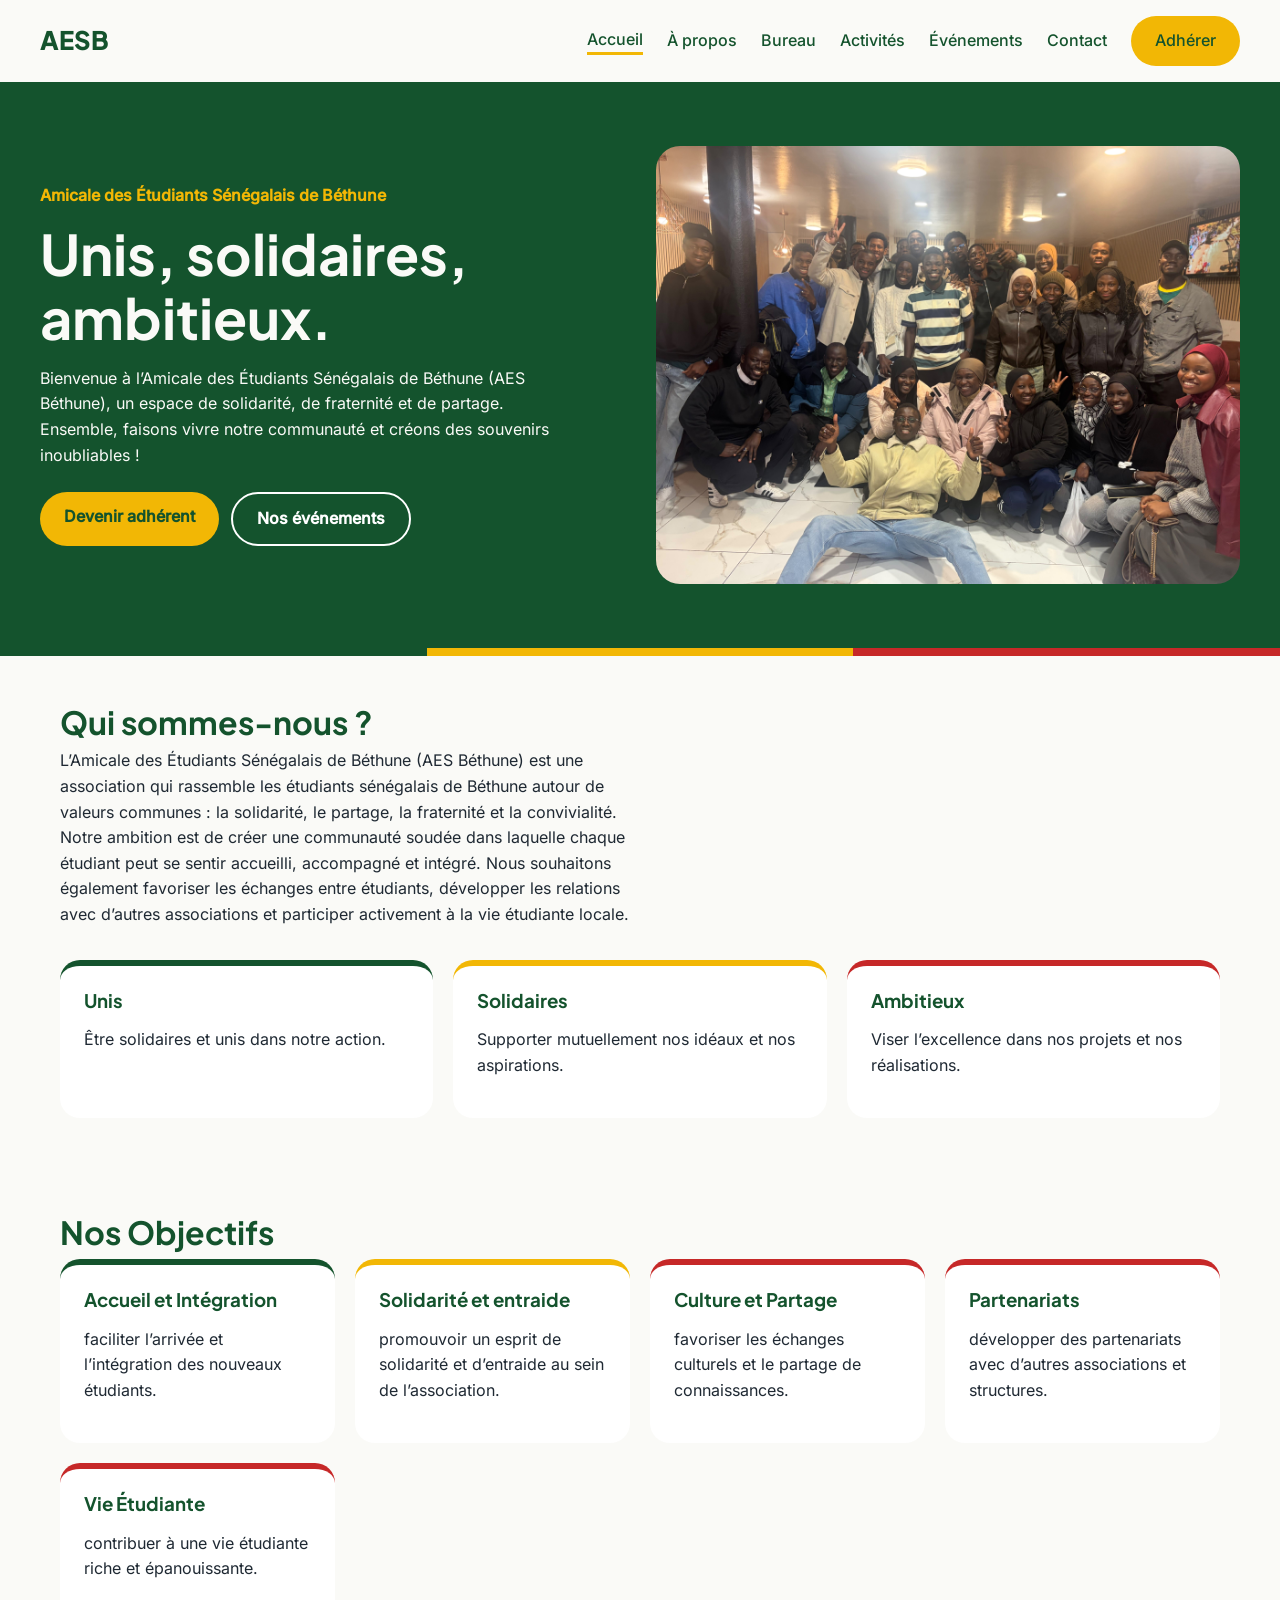
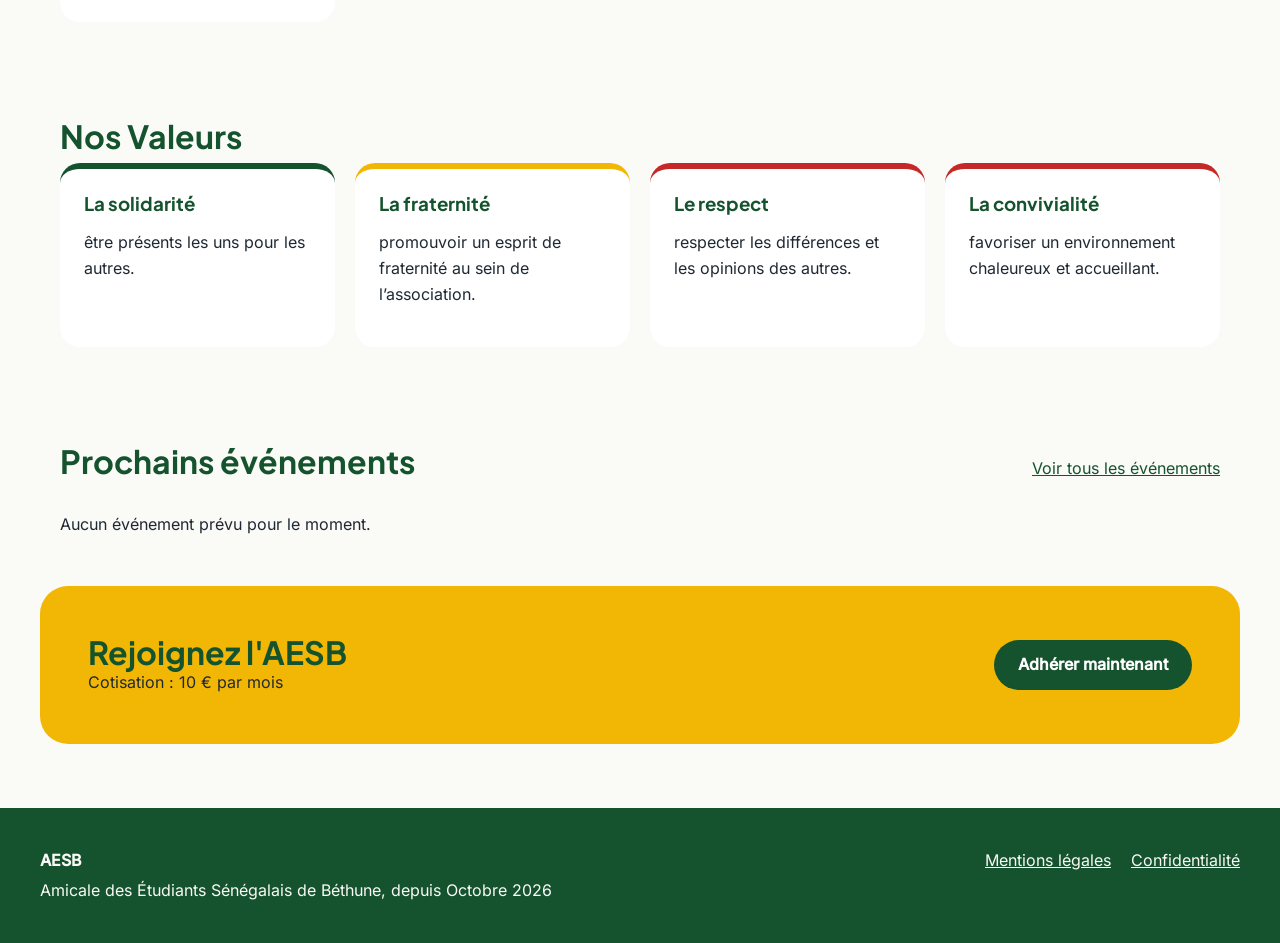
==== index.html @ 8287759f "site_web" ====
<!doctype html>
<html lang="fr">
<head>
  <meta charset="utf-8">
  <meta name="viewport" content="width=device-width, initial-scale=1">
  <title>AESB – Amicale des Étudiants Sénégalais de Béthune</title>
  <meta name="description" content="L'AESB réunit les étudiants sénégalais de Béthune : entraide, événements et réussite.">
  <link rel="stylesheet" href="css/style.css">
</head>
<body>
  <a class="skip" href="#contenu">Aller au contenu</a>

  <header class="header">
    <a class="logo" href="index.html">AESB</a>
    <button class="burger" aria-expanded="false" aria-controls="menu">Menu</button>
    <nav id="menu" class="nav" aria-label="Navigation principale">
      <a href="index.html" aria-current="page">Accueil</a>
      <a href="a-propos.html">À propos</a>
      <a href="bureau.html">Bureau</a>
      <a href="activites.html">Activités</a>
      <a href="evenements.html">Événements</a>
      <a href="contact.html">Contact</a>
      <a class="btn btn-gold" href="adhesion.html">Adhérer</a>
    </nav>
  </header>

  <main id="contenu">
    <section class="hero">
      <div class="hero-text">
        <p class="hero-kicker">Amicale des Étudiants Sénégalais de Béthune</p>
        <h1>Unis, solidaires, ambitieux.</h1>
        <p>Bienvenue à l’Amicale des Étudiants Sénégalais de Béthune (AES Béthune), un espace de solidarité, de fraternité et de partage. Ensemble, faisons vivre notre communauté et créons des souvenirs inoubliables !</p>
        <div class="actions">
          <a class="btn btn-gold" href="adhesion.html">Devenir adhérent</a>
          <a class="btn btn-outline" href="evenements.html">Nos événements</a>
        </div>
      </div>
      <div class="hero-photo" role="img" aria-label="Photo de l'association">
        <img src="images\profil_aesb.jpeg" alt="Photo de l'association">
      </div>
    </section>

    <div class="tricolore" aria-hidden="true"><span></span><span></span><span></span></div>

    <section class="section">
      <h2>Qui sommes-nous ?</h2>
      <p class="lead">L’Amicale des Étudiants Sénégalais de Béthune (AES Béthune) est une association qui rassemble les étudiants sénégalais de Béthune autour de valeurs communes : la solidarité, le partage, la fraternité et la convivialité.

        Notre ambition est de créer une communauté soudée dans laquelle chaque étudiant peut se sentir accueilli, accompagné et intégré.

        Nous souhaitons également favoriser les échanges entre étudiants, développer les relations avec d’autres associations et participer activement à la vie étudiante locale.</p>
      <div class="cards">
        <div class="card card-vert"><h3>Unis</h3><p>Être solidaires et unis dans notre action.</p></div>
        <div class="card card-or"><h3>Solidaires</h3><p>Supporter mutuellement nos idéaux et nos aspirations.</p></div>
        <div class="card card-rouge"><h3>Ambitieux</h3><p>Viser l’excellence dans nos projets et nos réalisations.</p></div>
      </div>
    </section>

    <section class="section">
      <h2>Nos Objectifs</h2>
      
      <div class="cards">
        <div class="card card-vert"><h3>Accueil et Intégration</h3><p> faciliter l’arrivée et l’intégration des nouveaux étudiants.</p></div>
        <div class="card card-or"><h3>Solidarité et entraide</h3><p> promouvoir un esprit de solidarité et d’entraide au sein de l’association.</p></div>
        <div class="card card-rouge"><h3>Culture et Partage</h3><p> favoriser les échanges culturels et le partage de connaissances.</p></div>
        <div class="card card-rouge"><h3>Partenariats</h3><p> développer des partenariats avec d’autres associations et structures.</p></div>
         <div class="card card-rouge"><h3>Vie Étudiante</h3><p> contribuer à une vie étudiante riche et épanouissante.</p></div>
      </div>
    </section>

    <section class="section">
      <h2>Nos Valeurs</h2>
      
      <div class="cards">
        <div class="card card-vert"><h3>La solidarité</h3><p>être présents les uns pour les autres.</p></div>
        <div class="card card-or"><h3>La fraternité</h3><p>promouvoir un esprit de fraternité au sein de l’association.</p></div>
        <div class="card card-rouge"><h3>Le respect</h3><p>respecter les différences et les opinions des autres.</p></div>
        <div class="card card-rouge"><h3>La convivialité</h3><p>favoriser un environnement chaleureux et accueillant.</p></div>
    
    </section>


    <section class="section">
      <div class="section-head">
        <h2>Prochains événements</h2>
        <a href="evenements.html">Voir tous les événements</a>
      </div>
      <div id="events" class="cards" data-limit="3" data-mode="upcoming">
        <p>Chargement…</p>
      </div>
    </section>

    <section class="cta">
      <div>
        <h2>Rejoignez l'AESB</h2>
        <p>Cotisation : 10 € par mois</p>
      </div>
      <a class="btn btn-vert" href="adhesion.html">Adhérer maintenant</a>
    </section>
  </main>

  <footer class="footer">
    <div>
      <strong>AESB</strong>
      <p>Amicale des Étudiants Sénégalais de Béthune, depuis Octobre 2026</p>
    </div>
    <div class="footer-links">
      <a href="mentions-legales.html">Mentions légales</a>
      <a href="confidentialite.html">Confidentialité</a>
    </div>
  </footer>

  <script src="js/main.js"></script>
</body>
</html>
---- css/style.css ----
/* ===== 1. Variables : toutes les couleurs et polices au même endroit ===== */
:root {
  --vert: #14532d;
  --vert-clair: #1e6b3b;
  --or: #f2b705;
  --rouge: #c62828;
  --fond: #fafaf7;
  --texte: #1f2933;
  --gris: #52606d;
  --blanc: #fff;
  --titres: "Plus Jakarta Sans", system-ui, sans-serif;
  --corps: Inter, system-ui, sans-serif;
  --rayon: 20px;
}

/* ===== 2. Base ===== */
*, *::before, *::after { box-sizing: border-box; }
html { scroll-behavior: smooth; }
body { margin: 0; font-family: var(--corps); font-size: 1rem; line-height: 1.6; color: var(--texte); background: var(--fond); }
h1, h2, h3 { font-family: var(--titres); line-height: 1.15; color: var(--vert); margin: 0 0 .5rem; }
h2 { font-size: clamp(1.5rem, 4vw, 2rem); }
a { color: var(--vert); }
img { max-width: 100%; display: block; }
:focus-visible { outline: 3px solid var(--or); outline-offset: 3px; }
.skip { position: absolute; left: -999px; }
.skip:focus { left: 1rem; top: 1rem; background: var(--or); padding: .5rem 1rem; z-index: 10; }

/* ===== 3. Boutons ===== */
.btn { display: inline-block; padding: .75rem 1.5rem; border-radius: 999px; font-weight: 700; text-decoration: none; transition: transform .2s; }
.btn:hover { transform: translateY(-2px); }
.btn-gold { background: var(--or); color: var(--vert); }
.btn-vert { background: var(--vert); color: var(--blanc); }
.btn-outline { border: 2px solid var(--blanc); color: var(--blanc); }

/* ===== 4. En-tête et menu (mobile d'abord) ===== */
.header { display: flex; flex-wrap: wrap; align-items: center; justify-content: space-between; padding: 1rem 1.25rem; }
.logo { font-family: var(--titres); font-weight: 800; font-size: 1.6rem; text-decoration: none; }
.burger { background: none; border: 2px solid var(--vert); color: var(--vert); border-radius: 999px; padding: .5rem 1rem; font-weight: 700; cursor: pointer; }
.nav { display: none; flex-direction: column; gap: .75rem; width: 100%; padding-top: 1rem; }
.nav.open { display: flex; }
.nav a { text-decoration: none; font-weight: 500; }
.nav a[aria-current="page"] { border-bottom: 3px solid var(--or); }
.nav .btn { text-align: center; }

/* ===== 5. Sections ===== */
.section { padding: 3rem 1.25rem; max-width: 1200px; margin: 0 auto; }
.section-head { display: flex; flex-wrap: wrap; justify-content: space-between; align-items: baseline; gap: .5rem; margin-bottom: 1.5rem; }
.page-title { font-size: clamp(2rem, 6vw, 3rem); margin-bottom: 1.5rem; }
.space-top { margin-top: 3rem; }
.lead { max-width: 60ch; margin: 0 0 2rem; }

/* ===== 6. Accueil (hero) ===== */
.hero { display: grid; gap: 2rem; padding: 3rem 1.25rem; background: var(--vert); color: var(--fond); }
.hero h1 { color: var(--fond); font-size: clamp(2.2rem, 7vw, 3.5rem); }
.hero-kicker { color: var(--or); font-weight: 700; margin: 0 0 .75rem; }
.hero-text p { max-width: 52ch; }
.actions { display: flex; flex-wrap: wrap; gap: .75rem; margin-top: 1.5rem; }
.hero-photo { min-height: 260px; border-radius: 24px; background: var(--vert-clair); display: grid; place-items: center; overflow: hidden; }
.hero-photo img { width: 100%; height: 100%; object-fit: cover; }
.hero-text { animation: entree .8s ease both; }
@keyframes entree { from { opacity: 0; transform: translateY(16px); } }

.tricolore { display: flex; height: 8px; }
.tricolore span { flex: 1; }
.tricolore span:nth-child(1) { background: var(--vert); }
.tricolore span:nth-child(2) { background: var(--or); }
.tricolore span:nth-child(3) { background: var(--rouge); }

/* ===== 7. Cartes ===== */
.cards { display: grid; gap: 1.25rem; grid-template-columns: repeat(auto-fit, minmax(260px, 1fr)); }
.card { background: var(--blanc); border-radius: var(--rayon); padding: 1.5rem; }
.card-vert { border-top: 6px solid var(--vert); }
.card-or { border-top: 6px solid var(--or); }
.card-rouge { border-top: 6px solid var(--rouge); }
.event { background: var(--blanc); border-radius: var(--rayon); overflow: hidden; }
.event-img { height: 170px; background: #d9e4dc; display: grid; place-items: center; color: var(--vert); }
.event-img img { width: 100%; height: 100%; object-fit: cover; }
.event-body { padding: 1.25rem; }
.event-meta { margin: 0; font-size: .9rem; font-weight: 700; color: var(--vert); }

/* ===== 8. Appel à l'adhésion et pied de page ===== */
.cta { margin: 0 1.25rem 3rem; padding: 2.5rem 1.5rem; border-radius: 28px; background: var(--or); display: flex; flex-wrap: wrap; gap: 1.5rem; align-items: center; justify-content: space-between; }
.cta h2, .cta p { margin: 0; }
.footer { display: flex; flex-wrap: wrap; justify-content: space-between; gap: 1.5rem; padding: 2.5rem 1.25rem; background: var(--vert); color: var(--fond); }
.footer a { color: var(--fond); }
.footer p { margin: .25rem 0 0; }
.footer-links { display: flex; flex-wrap: wrap; gap: .5rem 1.25rem; }


/* ===== Page adhésion ===== */
.adhesion { display: grid; gap: 2rem; }
.price-card { background: var(--vert); color: var(--fond); border-radius: 28px; padding: 2rem; text-align: center; align-self: start; }
.price { margin: 0; font-family: var(--titres); font-weight: 800; font-size: 4rem; line-height: 1; color: var(--or); }
.price-note { margin: .5rem 0 1.5rem; }
.price-small { font-size: .9rem; margin: 1rem 0 0; }
.list { padding-left: 1.25rem; margin: 0; }
.list li { margin-bottom: .5rem; }
.steps { padding-left: 1.5rem; max-width: 60ch; }
.steps li { margin-bottom: .5rem; }

/* ===== 9. Tablette et ordinateur ===== */
@media (min-width: 800px) {
  .header { padding: 1rem 2.5rem; }
  .burger { display: none; }
  .nav { display: flex; flex-direction: row; align-items: center; width: auto; padding: 0; gap: 1.5rem; }
  .hero { grid-template-columns: 1fr 1fr; align-items: center; padding: 4rem 2.5rem; }
  .cta { margin: 0 2.5rem 4rem; padding: 3rem; }
  .adhesion { grid-template-columns: 340px 1fr; gap: 3rem; }
  .footer { padding: 2.5rem; }
}

/* Respect des personnes qui réduisent les animations */
@media (prefers-reduced-motion: reduce) {
  * { animation: none !important; transition: none !important; scroll-behavior: auto; }
}

/* ===== Formulaire de contact ===== */
.form { display: grid; gap: .5rem; max-width: 560px; }
.form label { font-weight: 500; margin-top: .5rem; }
.form input[type="text"], .form input[type="email"], .form textarea { width: 100%; padding: .75rem 1rem; border: 2px solid #cbd2d9; border-radius: 12px; font: inherit; background: var(--blanc); }
.form input:focus, .form textarea:focus { border-color: var(--vert); outline: none; box-shadow: 0 0 0 3px var(--or); }
.check { display: flex; gap: .75rem; align-items: flex-start; font-weight: 400 !important; }
.check input { margin-top: .35rem; }
.form button { justify-self: start; border: 0; cursor: pointer; font: inherit; font-weight: 700; margin-top: 1rem; }
.piege { position: absolute; left: -9999px; }
#form-status { margin: .5rem 0 0; font-weight: 500; }
#form-status.ok { color: var(--vert); }
#form-status.erreur { color: var(--rouge); }

/* ===== Page bureau ===== */

.team { display: grid; gap: 1.5rem; grid-template-columns: repeat(auto-fit, minmax(240px, 1fr)); }
.member { background: var(--blanc); border-radius: var(--rayon); padding: 2rem 1.5rem; text-align: center; border-top: 6px solid var(--vert); transition: transform .25s; }
.member:hover { transform: translateY(-4px); }
.member-or { border-top-color: var(--or); }
.member-rouge { border-top-color: var(--rouge); }
.member-photo { width: 140px; height: 140px; margin: 0 auto 1rem; border-radius: 50%; overflow: hidden; background: var(--vert); color: var(--or); display: grid; place-items: center; font-family: var(--titres); font-weight: 800; font-size: 2.5rem; }
.member-photo img { width: 100%; height: 100%; object-fit: cover; }
.member h2 { font-size: 1.25rem; margin: 0; }
.member-role { display: inline-block; margin: .5rem 0 .75rem; padding: .2rem .9rem; border-radius: 999px; background: var(--or); color: var(--vert); font-weight: 700; font-size: .9rem; }
.member p { margin: 0; color: var(--gris); }



/* ===== Page adhésion (version améliorée) ===== */
.anchor { scroll-margin-top: 1rem; }
.big { font-size: clamp(1.8rem, 5vw, 2.5rem); }
.intro-adhesion .lead { max-width: 65ch; }

.choices { display: grid; gap: 1.25rem; grid-template-columns: repeat(auto-fit, minmax(280px, 1fr)); }
.choice { display: block; padding: 1.75rem; border-radius: 24px; text-decoration: none; color: var(--texte); background: var(--blanc); transition: transform .25s; }
.choice:hover { transform: translateY(-4px); }
.choice h2 { font-size: 1.4rem; }
.choice-vert { border-top: 8px solid var(--vert); }
.choice-or { border-top: 8px solid var(--or); }
.choice-go { display: inline-block; margin-top: .5rem; font-weight: 700; color: var(--vert); border-bottom: 3px solid var(--or); }

.benefits { list-style: none; padding: 0; margin: 0; display: grid; gap: .75rem; }
.benefits li { background: var(--blanc); border-radius: 16px; padding: 1rem 1.25rem; border-left: 6px solid var(--or); }
.benefits strong { display: block; color: var(--vert); font-family: var(--titres); }

.dark { background: var(--vert); color: var(--fond); }
.dark h2, .dark h3, .dark h4 { color: var(--fond); }
.dark .big { color: var(--or); }
.dark a { color: var(--or); }
.chips { list-style: none; padding: 0; margin: 0; display: flex; flex-wrap: wrap; gap: .75rem; }
.chips li { padding: .4rem 1.1rem; border: 2px solid var(--or); border-radius: 999px; font-weight: 500; }
.support { display: grid; gap: 1rem; grid-template-columns: repeat(auto-fit, minmax(240px, 1fr)); }
.support-item { background: var(--vert-clair); border-radius: 16px; padding: 1.25rem; }
.support-item h4 { margin: 0 0 .25rem; font-family: var(--titres); font-size: 1.05rem; }
.support-item p { margin: 0; }
.don { margin-top: 2rem; display: flex; flex-wrap: wrap; align-items: center; gap: 1rem; }
.don p { margin: 0; max-width: 46ch; }
.form-light { background: var(--blanc); color: var(--texte); border-radius: 24px; padding: 1.5rem; max-width: 640px; }
.form-light a { color: var(--vert); }
.form select { width: 100%; padding: .75rem 1rem; border: 2px solid #cbd2d9; border-radius: 12px; font: inherit; background: var(--blanc); }
.form select:focus { border-color: var(--vert); outline: none; box-shadow: 0 0 0 3px var(--or); }

.quote { background: var(--or); padding: 3rem 1.25rem; text-align: center; }
.quote p { margin: 0 auto; max-width: 28ch; font-family: var(--titres); font-weight: 800; font-size: clamp(1.5rem, 4.5vw, 2.4rem); line-height: 1.25; color: var(--vert); }


/* ===== Page à propos ===== */
.since { margin: 0 0 .5rem; font-weight: 700; color: var(--vert); }
.since::before { content: ""; display: inline-block; width: 28px; height: 4px; margin-right: .6rem; vertical-align: middle; background: var(--or); border-radius: 2px; }
.lead-big { font-size: 1.2rem; max-width: 62ch; }
.mission { grid-template-columns: repeat(auto-fit, minmax(240px, 1fr)); }
.values { grid-template-columns: repeat(auto-fit, minmax(220px, 1fr)); }


/* ===== Pages légales ===== */
.legal { max-width: 800px; }
.legal h2 { font-size: 1.35rem; margin-top: 2rem; }
.legal p, .legal li { max-width: 70ch; }
.maj { color: var(--gris); font-size: .9rem; margin: -.5rem 0 1.5rem; }
.todo { background: #fff3c4; color: var(--texte); padding: 0 .25rem; border-radius: 4px; } /* à remplir puis retirer */
.table-wrap { overflow-x: auto; }
.legal table { border-collapse: collapse; width: 100%; min-width: 560px; background: var(--blanc); border-radius: 12px; }
.legal th, .legal td { text-align: left; vertical-align: top; padding: .75rem 1rem; border-bottom: 1px solid #e4e7eb; font-size: .95rem; }
.legal th { background: var(--vert); color: var(--fond); font-family: var(--titres); }


/* ===== Polices hébergées localement (aucune requête vers Google) ===== */
@font-face { font-family: "Inter"; font-style: normal; font-weight: 400; font-display: swap; src: url("../fonts/inter-latin-400-normal.woff2") format("woff2"); }
@font-face { font-family: "Inter"; font-style: normal; font-weight: 500; font-display: swap; src: url("../fonts/inter-latin-500-normal.woff2") format("woff2"); }
@font-face { font-family: "Plus Jakarta Sans"; font-style: normal; font-weight: 700; font-display: swap; src: url("../fonts/plus-jakarta-sans-latin-700-normal.woff2") format("woff2"); }
@font-face { font-family: "Plus Jakarta Sans"; font-style: normal; font-weight: 800; font-display: swap; src: url("../fonts/plus-jakarta-sans-latin-800-normal.woff2") format("woff2"); }


/* ===== Page activités ===== */
.card-title { font-size: 1.2rem; margin: 0 0 .5rem; }
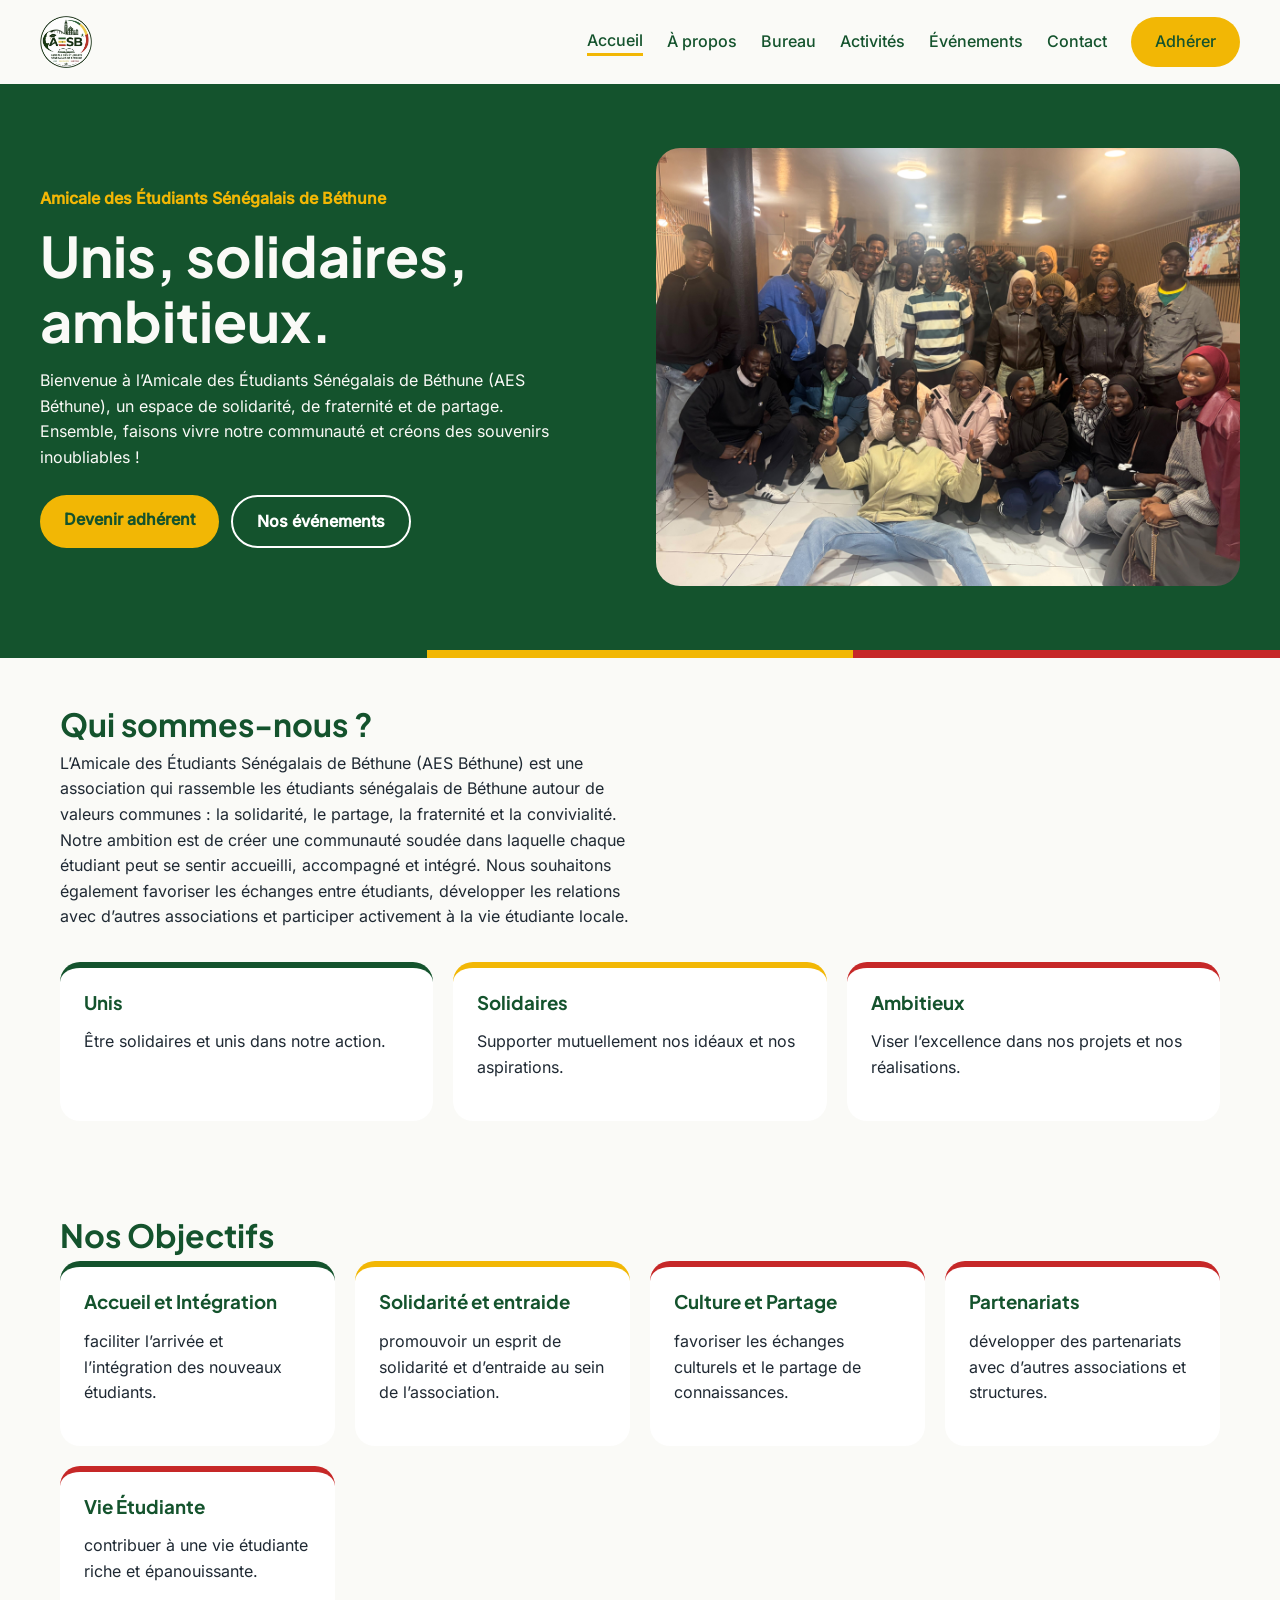
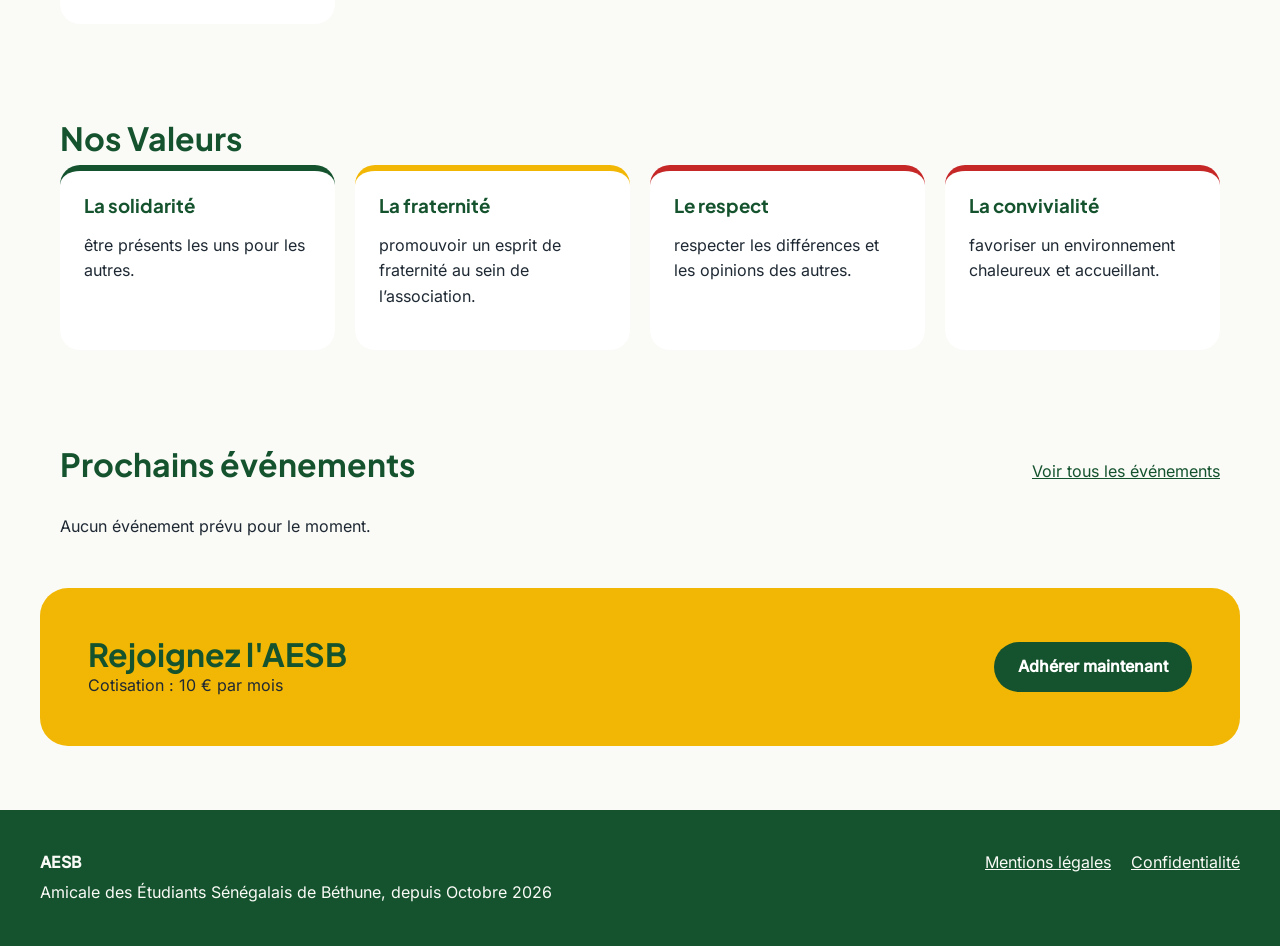
==== commit 62ceebdb: "test 1" ====
--- a/index.html
+++ b/index.html
@@ -5,13 +5,15 @@
   <meta name="viewport" content="width=device-width, initial-scale=1">
   <title>AESB – Amicale des Étudiants Sénégalais de Béthune</title>
   <meta name="description" content="L'AESB réunit les étudiants sénégalais de Béthune : entraide, événements et réussite.">
+  <link rel="icon" type="image/png" href="images/favicon.png">
+  <link rel="apple-touch-icon" href="images/logo-192.png">
   <link rel="stylesheet" href="css/style.css">
 </head>
 <body>
   <a class="skip" href="#contenu">Aller au contenu</a>
 
   <header class="header">
-    <a class="logo" href="index.html">AESB</a>
+    <a class="logo" href="index.html" aria-label="AESB – Amicale des Étudiants Sénégalais de Béthune, accueil"><img src="images/logo.webp" alt="" width="52" height="52"></a>
     <button class="burger" aria-expanded="false" aria-controls="menu">Menu</button>
     <nav id="menu" class="nav" aria-label="Navigation principale">
       <a href="index.html" aria-current="page">Accueil</a>
--- a/css/style.css
+++ b/css/style.css
@@ -209,3 +209,9 @@
 
 /* ===== Page activités ===== */
 .card-title { font-size: 1.2rem; margin: 0 0 .5rem; }
+
+
+/* ===== Logo dans l'en-tête ===== */
+.logo { display: inline-flex; align-items: center; line-height: 0; }
+.logo img { width: 52px; height: 52px; display: block; }
+
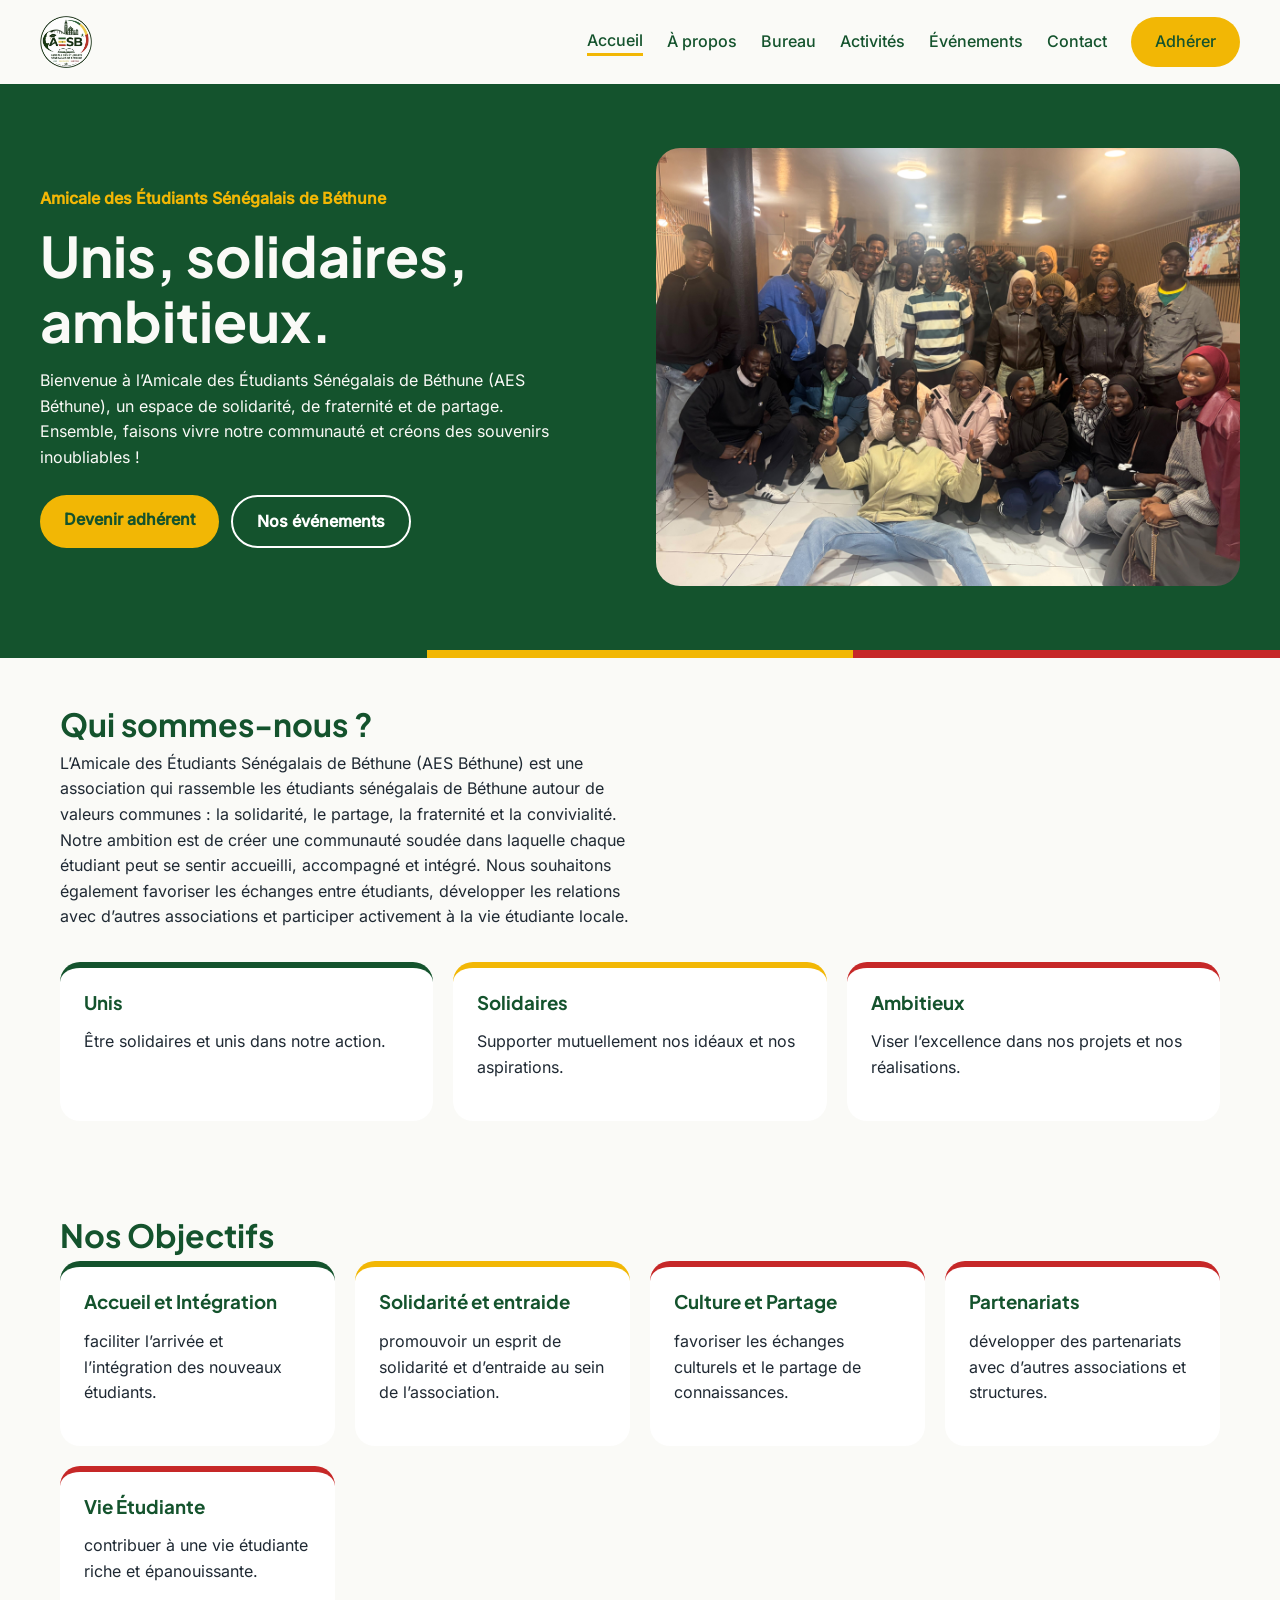
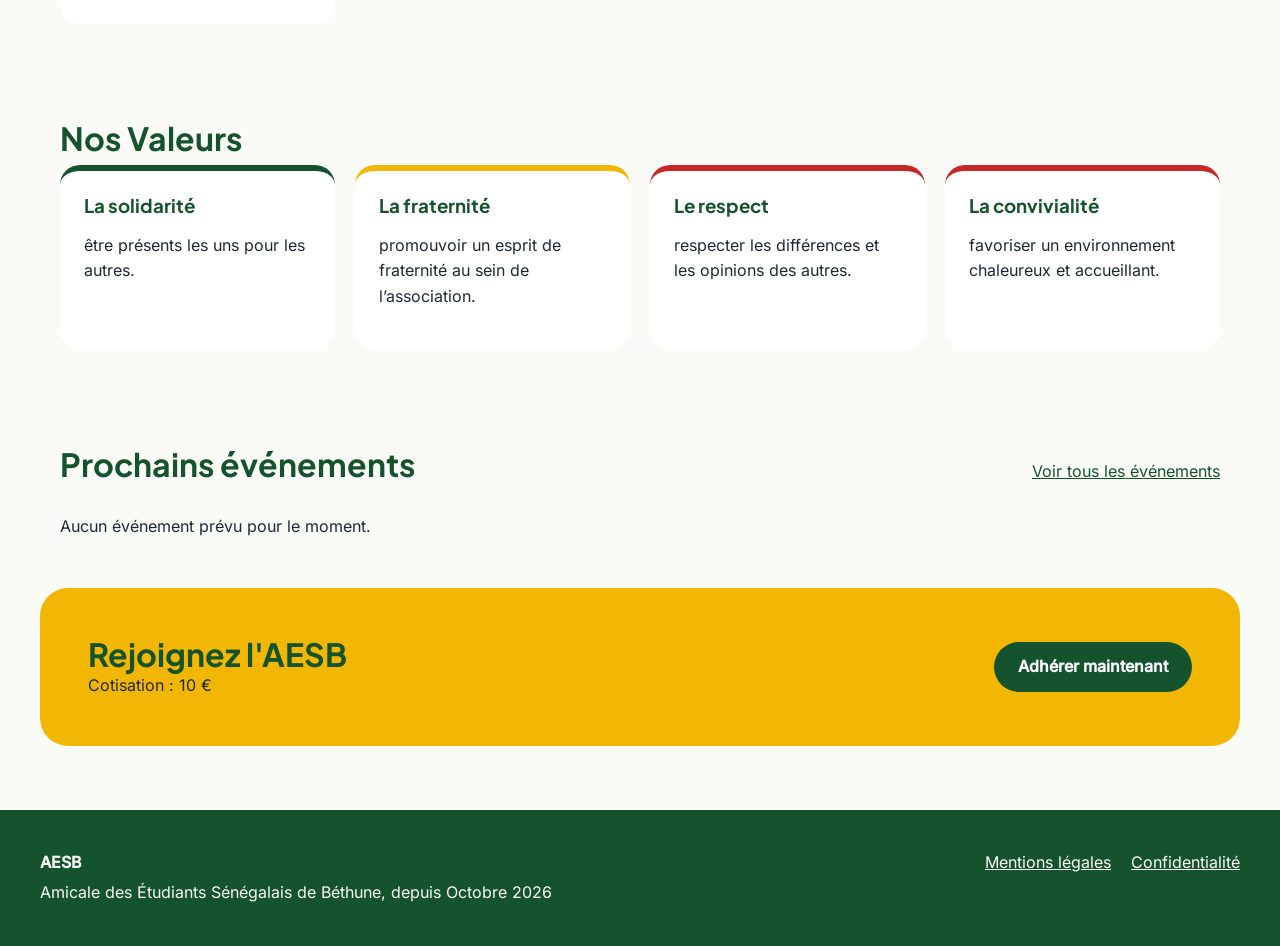
==== commit acc254e9: "galery" ====
--- a/index.html
+++ b/index.html
@@ -95,7 +95,7 @@
     <section class="cta">
       <div>
         <h2>Rejoignez l'AESB</h2>
-        <p>Cotisation : 10 € par mois</p>
+        <p>Cotisation : 10 € </p>
       </div>
       <a class="btn btn-vert" href="adhesion.html">Adhérer maintenant</a>
     </section>
--- a/css/style.css
+++ b/css/style.css
@@ -215,3 +215,39 @@
 .logo { display: inline-flex; align-items: center; line-height: 0; }
 .logo img { width: 52px; height: 52px; display: block; }
 
+
+/* ===== Galerie photos ===== */
+.filters { display: flex; flex-wrap: wrap; gap: .5rem; margin-bottom: 1.25rem; }
+.filter { border: 2px solid var(--vert); background: transparent; color: var(--vert); padding: .4rem 1rem; border-radius: 999px; font: inherit; font-weight: 500; cursor: pointer; }
+.filter[aria-pressed="true"] { background: var(--vert); color: var(--fond); }
+.gallery { display: grid; gap: .75rem; grid-template-columns: repeat(auto-fill, minmax(160px, 1fr)); }
+.thumb { padding: 0; border: 0; border-radius: 16px; overflow: hidden; aspect-ratio: 1; cursor: zoom-in; background: #d9e4dc; }
+.thumb img { width: 100%; height: 100%; object-fit: cover; transition: transform .3s; }
+.thumb:hover img { transform: scale(1.05); }
+
+.lightbox { border: 0; padding: 0; background: transparent; width: 100%; height: 100%; max-width: 100vw; max-height: 100vh; }
+.lightbox::backdrop { background: rgba(0, 0, 0, .88); }
+.lightbox[open] { display: flex; align-items: center; justify-content: center; }
+.lightbox figure { margin: 0; max-width: 92vw; text-align: center; }
+.lightbox img { max-width: 92vw; max-height: 78vh; border-radius: 12px; }
+.lightbox figcaption { color: var(--fond); padding-top: .75rem; }
+.lb-btn { position: fixed; width: 48px; height: 48px; border: 0; border-radius: 50%; background: rgba(255, 255, 255, .18); color: #fff; font-size: 2rem; line-height: 1; cursor: pointer; }
+.lb-btn:hover { background: rgba(255, 255, 255, .32); }
+.lb-close { top: 1rem; right: 1rem; }
+.lb-prev { left: .75rem; top: 50%; transform: translateY(-50%); }
+.lb-next { right: .75rem; top: 50%; transform: translateY(-50%); }
+
+/* ===== En-tête fixe ===== */
+.header {
+  position: sticky;
+  top: 0;
+  z-index: 50;
+  background: var(--fond);
+  box-shadow: 0 1px 0 rgba(20, 83, 45, .12);
+  max-height: 100vh;      /* si le menu mobile est ouvert, il reste accessible */
+  overflow-y: auto;
+}
+
+/* Les liens internes (#rejoindre, #soutenir, #galerie) ne se cachent plus sous l'en-tête */
+html { scroll-padding-top: 5.5rem; }
+.anchor { scroll-margin-top: 0; }
